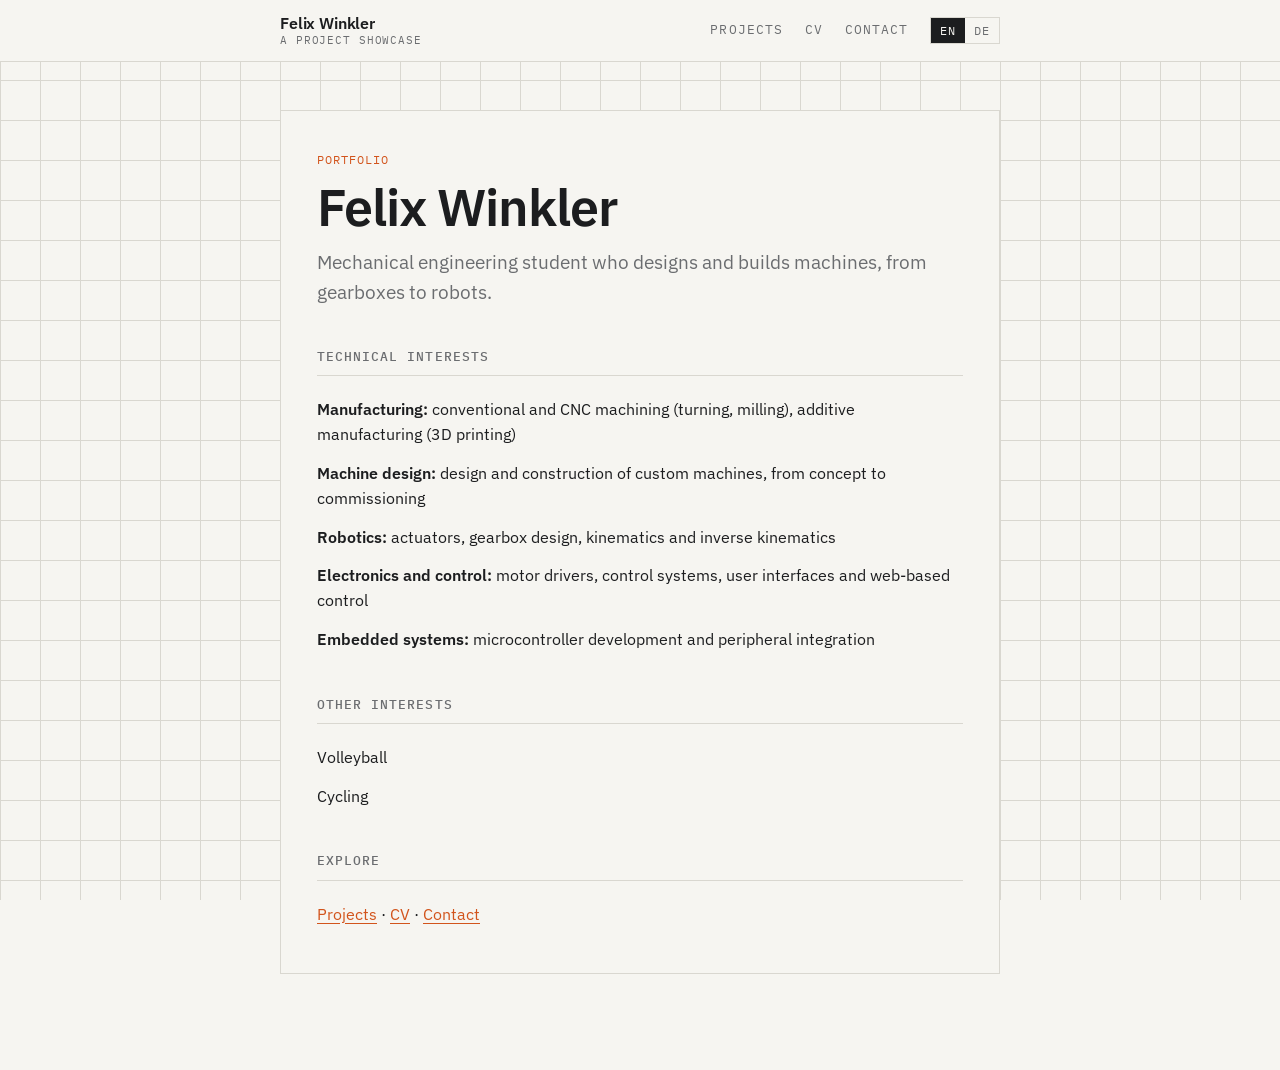
==== index.html @ 9c03a891 "Rewrite German texts in natural German Co-Authored-By: Claude Sonnet 5.5 <noreply@anthropic.com> Cla" ====
<!doctype html>
<html lang="en" class="no-js">
<head>
<meta charset="utf-8">
<meta name="viewport" content="width=device-width, initial-scale=1">
<title>Felix Winkler – Project Showcase</title>
<meta name="description" content="Projects by Felix Winkler, mechanical engineering student at FH Technikum Wien.">
<link rel="preconnect" href="https://fonts.googleapis.com">
<link href="https://fonts.googleapis.com/css2?family=IBM+Plex+Mono:wght@400;500&family=IBM+Plex+Sans:wght@400;500;600&display=swap" rel="stylesheet">
<link rel="stylesheet" href="assets/style.css?v=6">
</head>
<body data-title="title.home">
<header class="site-header">
  <div class="bar">
    <a class="brand" href="index.html">Felix Winkler<small data-i18n="brand.sub">A Project Showcase</small></a>
    <div class="right">
      <nav class="topnav" aria-label="Main">
        <ul>
          <li><a href="projects.html" data-i18n="nav.projects">Projects</a></li>
          <li><a href="cv.html" data-i18n="nav.cv">CV</a></li>
          <li><a href="contact.html" data-i18n="nav.contact">Contact</a></li>
        </ul>
      </nav>
      <div class="lang" role="group" aria-label="Language">
        <button type="button" data-lang="en">EN</button><button type="button" data-lang="de">DE</button>
      </div>
    </div>
  </div>
</header>
<main>
  <div class="sheet">
    <p class="label" data-i18n="home.label">Portfolio</p>
    <h1>Felix Winkler</h1>
    <p class="tagline" data-i18n="home.tagline">Mechanical engineering student who designs and builds machines, from gearboxes to robots.</p>

    <h2 data-i18n="home.h.tech">Technical interests</h2>
    <ul class="plain">
      <li data-i18n="home.t1" data-html><strong>Manufacturing:</strong> conventional and CNC machining (turning, milling), additive manufacturing (3D printing)</li>
      <li data-i18n="home.t2" data-html><strong>Machine design:</strong> design and construction of custom machines, from concept to commissioning</li>
      <li data-i18n="home.t3" data-html><strong>Robotics:</strong> actuators, gearbox design, kinematics and inverse kinematics</li>
      <li data-i18n="home.t4" data-html><strong>Electronics and control:</strong> motor drivers, control systems, user interfaces and web-based control</li>
      <li data-i18n="home.t5" data-html><strong>Embedded systems:</strong> microcontroller development and peripheral integration</li>
    </ul>

    <h2 data-i18n="home.h.other">Other interests</h2>
    <ul class="plain">
      <li data-i18n="home.o1" data-html>Volleyball</li>
      <li data-i18n="home.o2" data-html>Cycling</li>
    </ul>

    <h2 data-i18n="home.h.explore">Explore</h2>
    <ul class="plain">
      <li><a href="projects.html" data-i18n="nav.projects">Projects</a> · <a href="cv.html" data-i18n="nav.cv">CV</a> · <a href="contact.html" data-i18n="nav.contact">Contact</a></li>
    </ul>
  </div>
</main>
<script src="assets/i18n.js?v=6"></script>
<script src="assets/site.js?v=6"></script>
</body>
</html>
---- assets/style.css ----
:root {
  --bg: #f6f5f1;
  --fg: #1c1d1f;
  --muted: #6b6d70;
  --line: #d9d7d0;
  --accent: #d2541c;
}
@media (prefers-color-scheme: dark) {
  :root {
    --bg: #141516;
    --fg: #ecebe7;
    --muted: #9a9b9d;
    --line: #2c2e30;
    --accent: #ee7a43;
  }
}
* { box-sizing: border-box; }
body {
  margin: 0;
  background: var(--bg);
  color: var(--fg);
  font-family: "IBM Plex Sans", system-ui, sans-serif;
  line-height: 1.55;
  background-image:
    linear-gradient(var(--line) 1px, transparent 1px),
    linear-gradient(90deg, var(--line) 1px, transparent 1px);
  background-size: 40px 40px;
  background-attachment: fixed;
}
a { color: var(--accent); text-underline-offset: 3px; }

/* ---------- header ---------- */
.site-header {
  background: var(--bg);
  border-bottom: 1px solid var(--line);
  position: sticky;
  top: 0;
  z-index: 10;
}
.site-header .bar {
  max-width: 760px;
  margin: 0 auto;
  padding: 14px 20px;
  display: flex;
  align-items: center;
  justify-content: space-between;
  gap: 16px;
}
.brand {
  color: var(--fg);
  text-decoration: none;
  font-weight: 600;
  letter-spacing: -.01em;
  line-height: 1.2;
}
.brand small {
  display: block;
  font-family: "IBM Plex Mono", monospace;
  font-weight: 400;
  font-size: 11px;
  letter-spacing: .08em;
  text-transform: uppercase;
  color: var(--muted);
}

/* ---------- top navigation ---------- */
.topnav ul { display: flex; gap: 22px; margin: 0; padding: 0; list-style: none; }
.topnav a {
  display: block;
  padding: 6px 0;
  color: var(--muted);
  text-decoration: none;
  font-family: "IBM Plex Mono", monospace;
  font-size: 13px;
  letter-spacing: .08em;
  text-transform: uppercase;
  border-bottom: 1px solid transparent;
}
.topnav a:hover, .topnav a:focus-visible { color: var(--fg); outline: none; }
.topnav a[aria-current="page"] { color: var(--fg); border-bottom-color: var(--fg); }
@media (max-width: 520px) {
  .site-header .bar { flex-wrap: wrap; }
  .topnav ul { gap: 16px; }
}

/* ---------- language switch ---------- */
.right { display: flex; align-items: center; gap: 22px; }
.lang { display: inline-flex; border: 1px solid var(--line); }
.lang button {
  font-family: "IBM Plex Mono", monospace;
  font-size: 12px;
  letter-spacing: .08em;
  color: var(--muted);
  background: transparent;
  border: 0;
  padding: 5px 9px;
  cursor: pointer;
}
.lang button:hover, .lang button:focus-visible { color: var(--fg); outline: none; }
.lang button[aria-pressed="true"] { background: var(--fg); color: var(--bg); }
@media (max-width: 520px) {
  .right { gap: 14px; }
  .topnav ul { gap: 12px; }
}

/* ---------- content ---------- */
main {
  max-width: 760px;
  margin: 0 auto;
  padding: 48px 20px 96px;
}
.sheet {
  background: var(--bg);
  border: 1px solid var(--line);
  padding: 40px 36px;
}
.label {
  font-family: "IBM Plex Mono", monospace;
  font-size: 12px;
  letter-spacing: .08em;
  text-transform: uppercase;
  color: var(--accent);
  margin: 0 0 10px;
}
h1 {
  font-size: clamp(34px, 7vw, 52px);
  line-height: 1.05;
  margin: 0 0 14px;
  font-weight: 600;
  letter-spacing: -.02em;
}
.tagline {
  font-size: 19px;
  color: var(--muted);
  margin: 0 0 40px;
  max-width: 34em;
}
h2 {
  font-family: "IBM Plex Mono", monospace;
  font-size: 13px;
  font-weight: 500;
  letter-spacing: .08em;
  text-transform: uppercase;
  color: var(--muted);
  border-bottom: 1px solid var(--line);
  padding-bottom: 8px;
  margin: 36px 0 14px;
}
ul.plain { list-style: none; padding: 0; margin: 0; }
ul.plain li { padding: 7px 0; }
li strong { font-weight: 600; }
.edu li { display: flex; justify-content: space-between; gap: 16px; flex-wrap: wrap; }
.edu span { color: var(--muted); font-size: 15px; }
.soon {
  margin-top: 40px;
  padding: 18px 20px;
  border: 1px dashed var(--accent);
  font-family: "IBM Plex Mono", monospace;
  font-size: 14px;
  color: var(--muted);
}
.soon b { color: var(--accent); font-weight: 500; }

/* ---------- contact ---------- */
.links a {
  display: inline-block;
  margin: 0 10px 10px 0;
  padding: 9px 16px;
  border: 1px solid var(--line);
  color: var(--fg);
  text-decoration: none;
  font-family: "IBM Plex Mono", monospace;
  font-size: 13px;
  letter-spacing: .06em;
  text-transform: uppercase;
}
.links a:hover, .links a:focus-visible { border-color: var(--accent); color: var(--accent); outline: none; }
form.contact { display: grid; gap: 14px; max-width: 480px; }
form.contact label { font-size: 14px; color: var(--muted); display: grid; gap: 4px; }
form.contact input, form.contact textarea {
  font: inherit;
  color: var(--fg);
  background: transparent;
  border: 1px solid var(--line);
  padding: 9px 11px;
}
form.contact input:focus, form.contact textarea:focus { border-color: var(--accent); outline: none; }
form.contact button {
  justify-self: start;
  font-family: "IBM Plex Mono", monospace;
  font-size: 13px;
  letter-spacing: .08em;
  text-transform: uppercase;
  color: var(--bg);
  background: var(--accent);
  border: 0;
  padding: 10px 20px;
  cursor: pointer;
}
.hp { position: absolute; left: -9999px; }
.form-status { font-size: 14px; color: var(--muted); min-height: 1.4em; margin: 0; }

@media (max-width: 520px) {
  main { padding-top: 28px; }
  .sheet { padding: 28px 20px; }
}
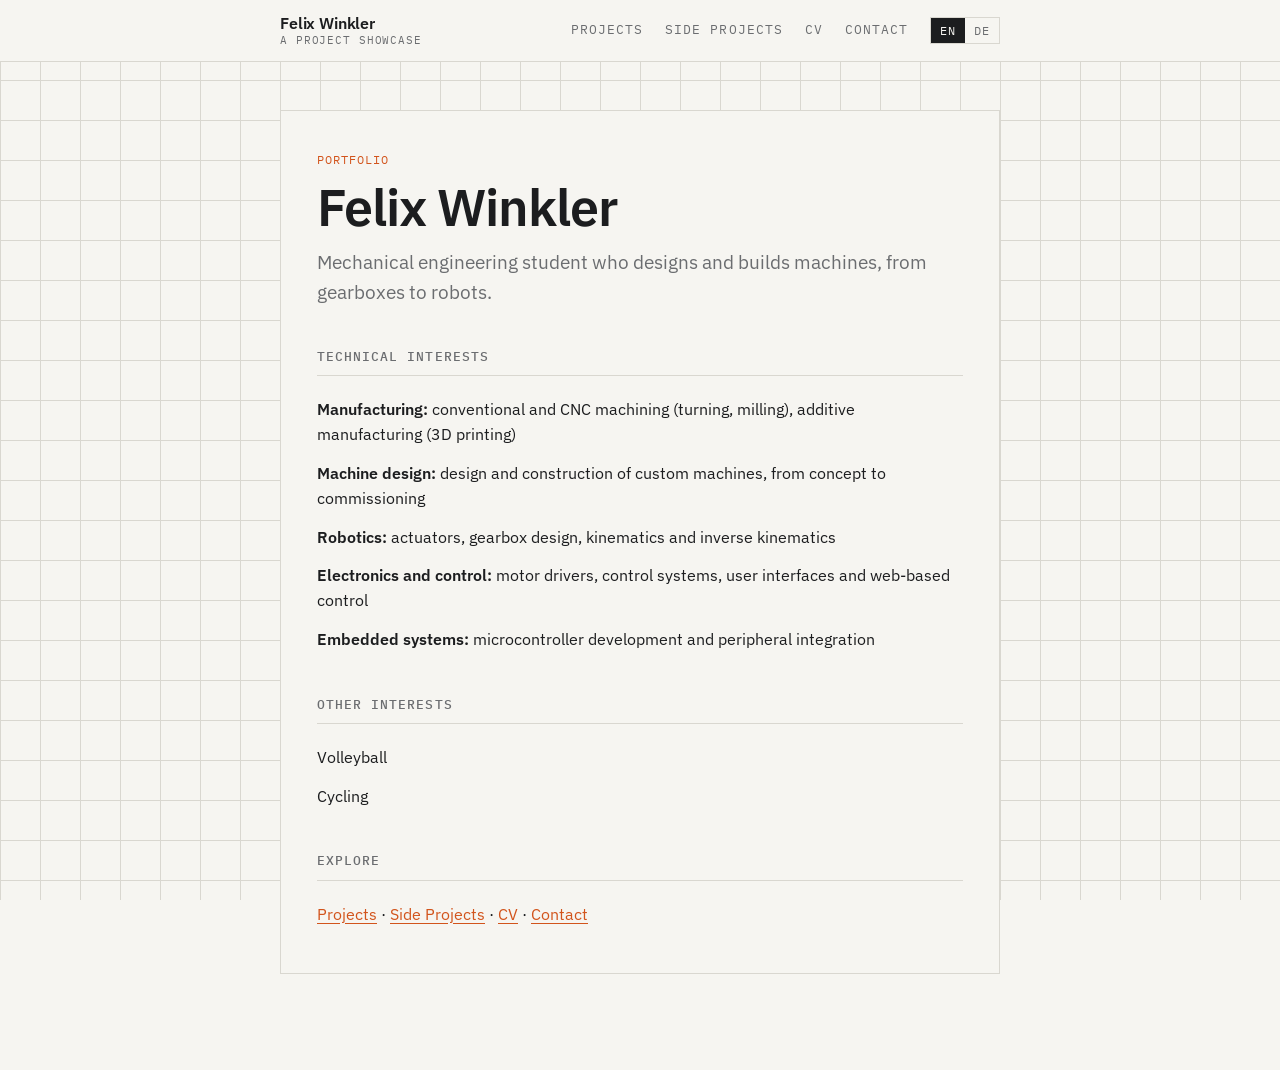
==== commit 51dbdfff: "Add Side Projects page between Projects and CV; tidy mobile header Co-Authored-By: Claude Sonnet 5.5" ====
--- a/index.html
+++ b/index.html
@@ -7,7 +7,7 @@
 <meta name="description" content="Projects by Felix Winkler, mechanical engineering student at FH Technikum Wien.">
 <link rel="preconnect" href="https://fonts.googleapis.com">
 <link href="https://fonts.googleapis.com/css2?family=IBM+Plex+Mono:wght@400;500&family=IBM+Plex+Sans:wght@400;500;600&display=swap" rel="stylesheet">
-<link rel="stylesheet" href="assets/style.css?v=6">
+<link rel="stylesheet" href="assets/style.css?v=14">
 </head>
 <body data-title="title.home">
 <header class="site-header">
@@ -17,6 +17,7 @@
       <nav class="topnav" aria-label="Main">
         <ul>
           <li><a href="projects.html" data-i18n="nav.projects">Projects</a></li>
+          <li><a href="side-projects.html" data-i18n="nav.side">Side Projects</a></li>
           <li><a href="cv.html" data-i18n="nav.cv">CV</a></li>
           <li><a href="contact.html" data-i18n="nav.contact">Contact</a></li>
         </ul>
@@ -50,11 +51,11 @@
 
     <h2 data-i18n="home.h.explore">Explore</h2>
     <ul class="plain">
-      <li><a href="projects.html" data-i18n="nav.projects">Projects</a> · <a href="cv.html" data-i18n="nav.cv">CV</a> · <a href="contact.html" data-i18n="nav.contact">Contact</a></li>
+      <li><a href="projects.html" data-i18n="nav.projects">Projects</a> · <a href="side-projects.html" data-i18n="nav.side">Side Projects</a> · <a href="cv.html" data-i18n="nav.cv">CV</a> · <a href="contact.html" data-i18n="nav.contact">Contact</a></li>
     </ul>
   </div>
 </main>
-<script src="assets/i18n.js?v=6"></script>
-<script src="assets/site.js?v=6"></script>
+<script src="assets/i18n.js?v=14"></script>
+<script src="assets/site.js?v=14"></script>
 </body>
 </html>
--- a/assets/style.css
+++ b/assets/style.css
@@ -64,7 +64,7 @@
 }
 
 /* ---------- top navigation ---------- */
-.topnav ul { display: flex; gap: 22px; margin: 0; padding: 0; list-style: none; }
+.topnav ul { display: flex; flex-wrap: wrap; gap: 4px 22px; margin: 0; padding: 0; list-style: none; }
 .topnav a {
   display: block;
   padding: 6px 0;
@@ -99,8 +99,11 @@
 .lang button:hover, .lang button:focus-visible { color: var(--fg); outline: none; }
 .lang button[aria-pressed="true"] { background: var(--fg); color: var(--bg); }
 @media (max-width: 520px) {
-  .right { gap: 14px; }
-  .topnav ul { gap: 12px; }
+  .right { display: contents; }
+  .brand { order: 1; }
+  .lang { order: 2; }
+  .topnav { order: 3; width: 100%; }
+  .topnav ul { gap: 4px 16px; }
 }
 
 /* ---------- content ---------- */
@@ -151,6 +154,7 @@
 li strong { font-weight: 600; }
 .edu li { display: flex; justify-content: space-between; gap: 16px; flex-wrap: wrap; }
 .edu span { color: var(--muted); font-size: 15px; }
+.edu .role { flex-basis: 100%; margin-top: -2px; }
 .soon {
   margin-top: 40px;
   padding: 18px 20px;
@@ -160,6 +164,14 @@
   color: var(--muted);
 }
 .soon b { color: var(--accent); font-weight: 500; }
+
+/* ---------- side-project log entries ---------- */
+.entry { padding: 18px 0; border-bottom: 1px solid var(--line); }
+.entry:last-child { border-bottom: 0; }
+.entry .meta { font-family: "IBM Plex Mono", monospace; font-size: 12px; letter-spacing: .08em; text-transform: uppercase; color: var(--muted); margin: 0 0 4px; }
+.entry h3 { margin: 0 0 6px; font-size: 18px; font-weight: 600; }
+.entry p { margin: 0 0 8px; }
+.entry img { max-width: 100%; height: auto; display: block; margin-top: 10px; border: 1px solid var(--line); }
 
 /* ---------- contact ---------- */
 .links a {
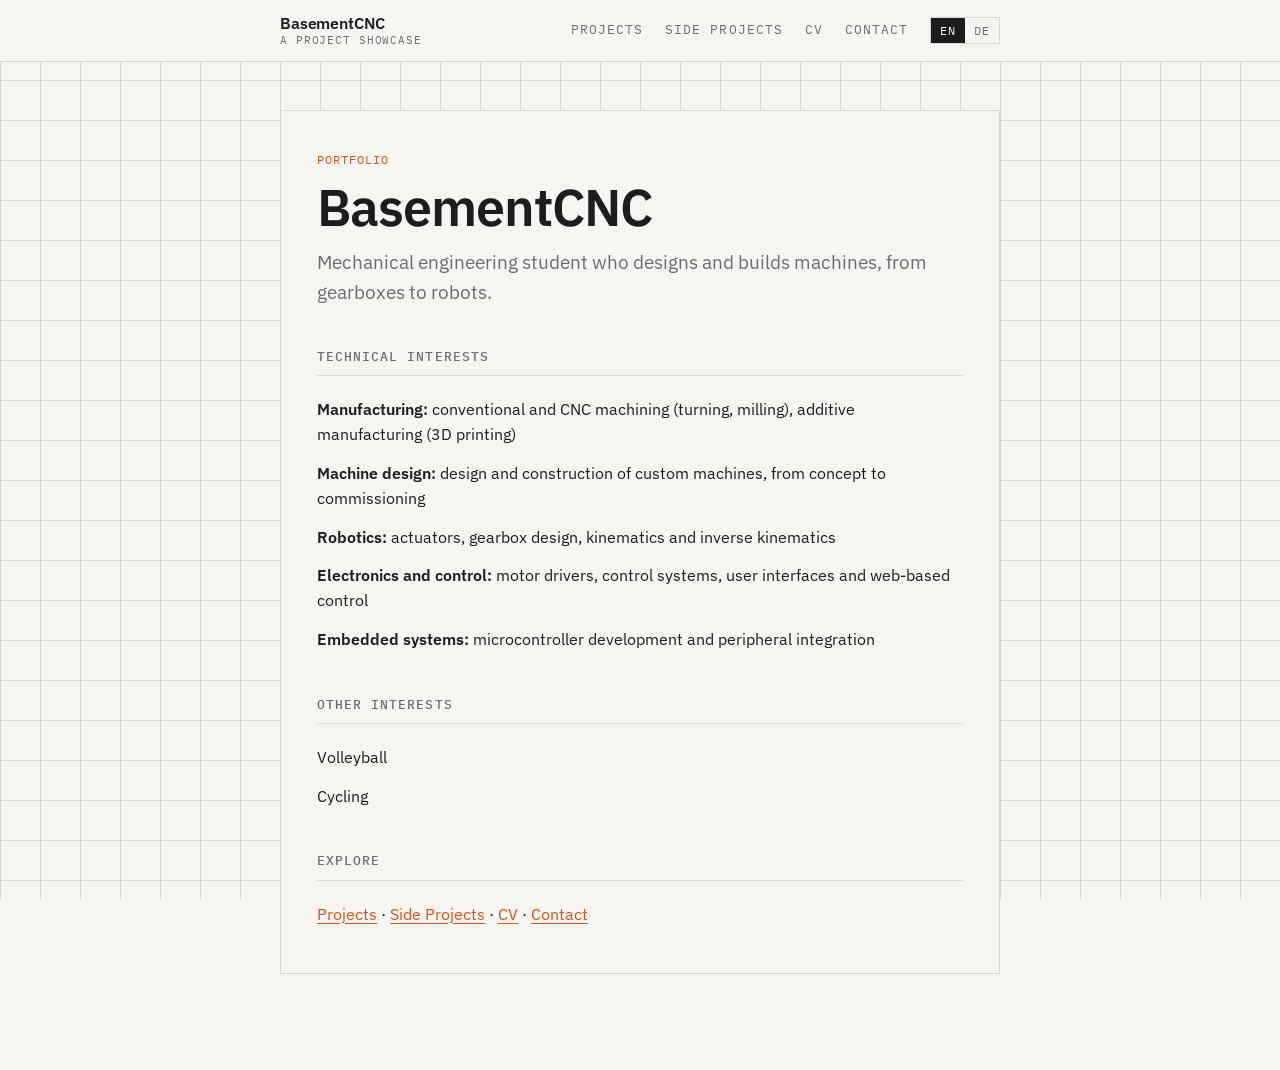
==== commit 08318d16: "Remove full name from site; use BasementCNC brand and new GitHub link Co-Authored-By: Claude Sonnet " ====
--- a/index.html
+++ b/index.html
@@ -3,8 +3,8 @@
 <head>
 <meta charset="utf-8">
 <meta name="viewport" content="width=device-width, initial-scale=1">
-<title>Felix Winkler – Project Showcase</title>
-<meta name="description" content="Projects by Felix Winkler, mechanical engineering student at FH Technikum Wien.">
+<title>BasementCNC – Project Showcase</title>
+<meta name="description" content="Projects by BasementCNC, mechanical engineering student at FH Technikum Wien.">
 <link rel="preconnect" href="https://fonts.googleapis.com">
 <link href="https://fonts.googleapis.com/css2?family=IBM+Plex+Mono:wght@400;500&family=IBM+Plex+Sans:wght@400;500;600&display=swap" rel="stylesheet">
 <link rel="stylesheet" href="assets/style.css?v=14">
@@ -12,7 +12,7 @@
 <body data-title="title.home">
 <header class="site-header">
   <div class="bar">
-    <a class="brand" href="index.html">Felix Winkler<small data-i18n="brand.sub">A Project Showcase</small></a>
+    <a class="brand" href="index.html">BasementCNC<small data-i18n="brand.sub">A Project Showcase</small></a>
     <div class="right">
       <nav class="topnav" aria-label="Main">
         <ul>
@@ -31,7 +31,7 @@
 <main>
   <div class="sheet">
     <p class="label" data-i18n="home.label">Portfolio</p>
-    <h1>Felix Winkler</h1>
+    <h1>BasementCNC</h1>
     <p class="tagline" data-i18n="home.tagline">Mechanical engineering student who designs and builds machines, from gearboxes to robots.</p>
 
     <h2 data-i18n="home.h.tech">Technical interests</h2>
